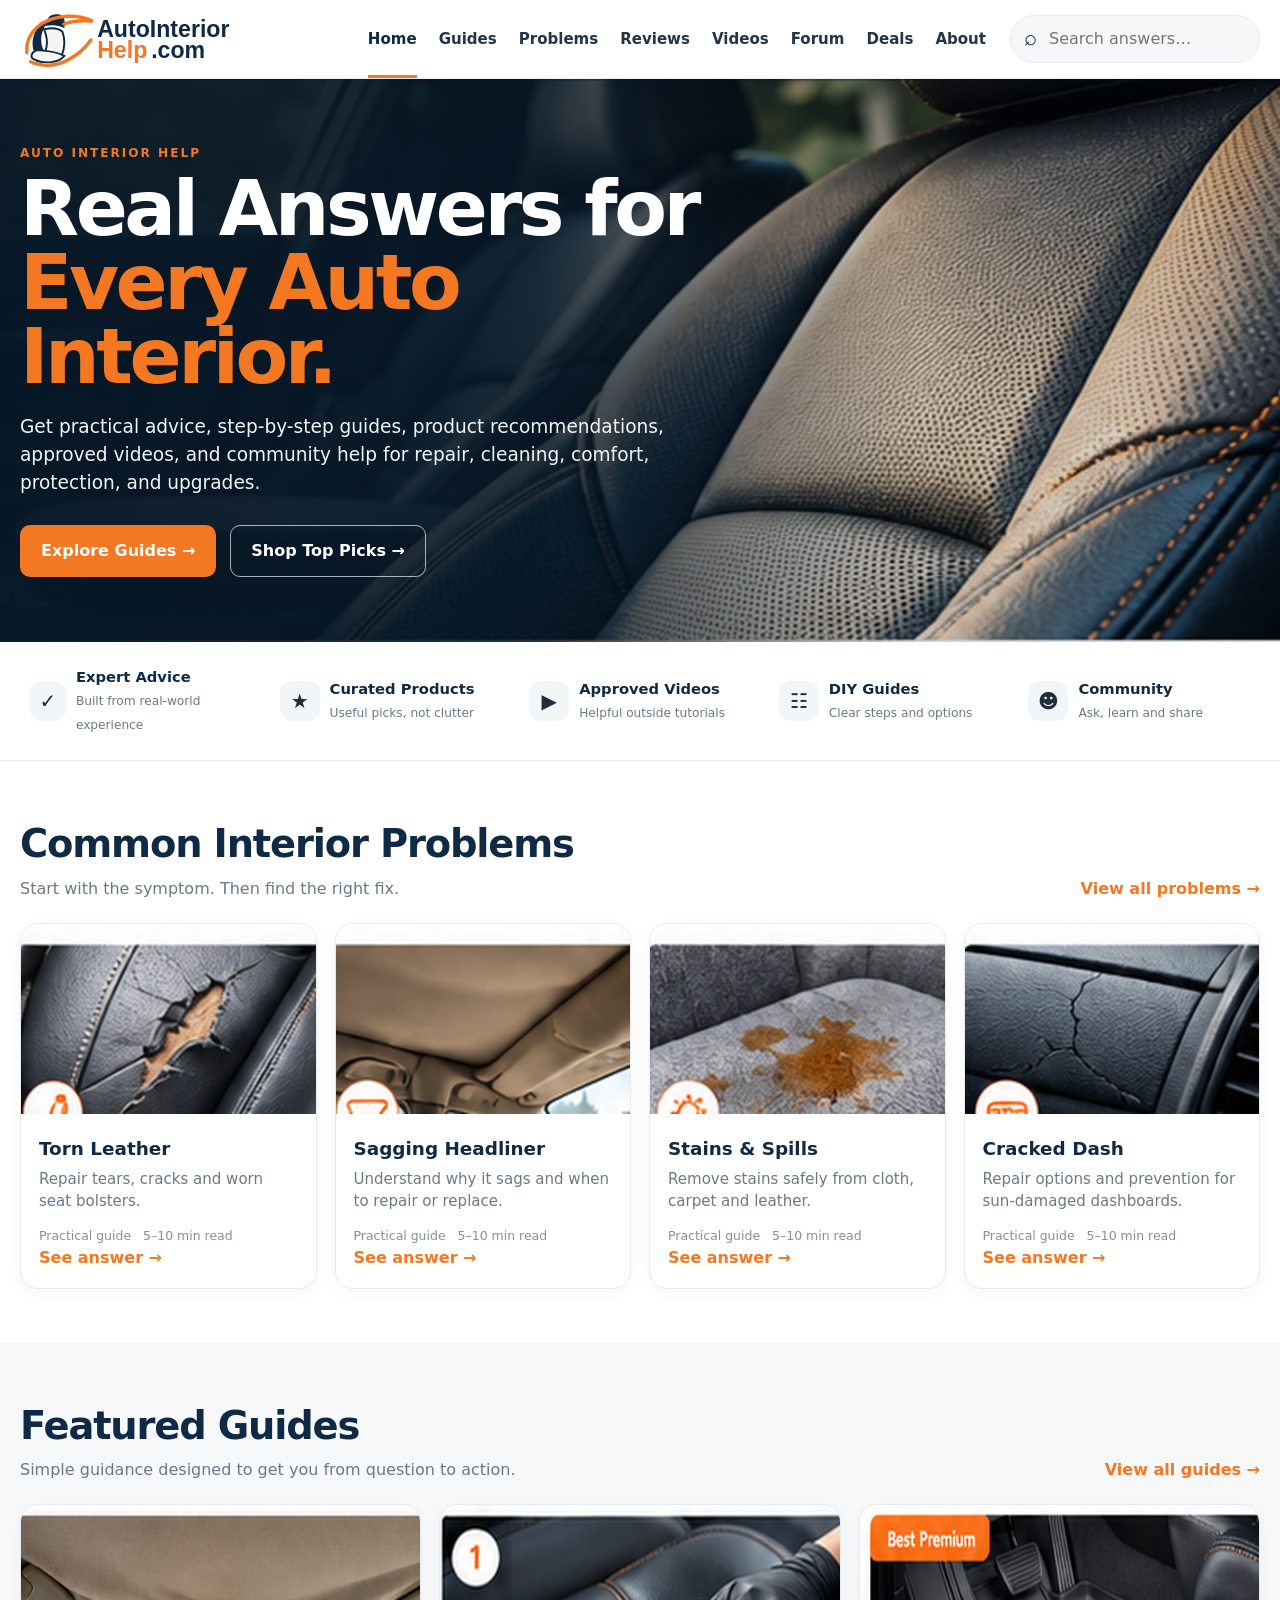
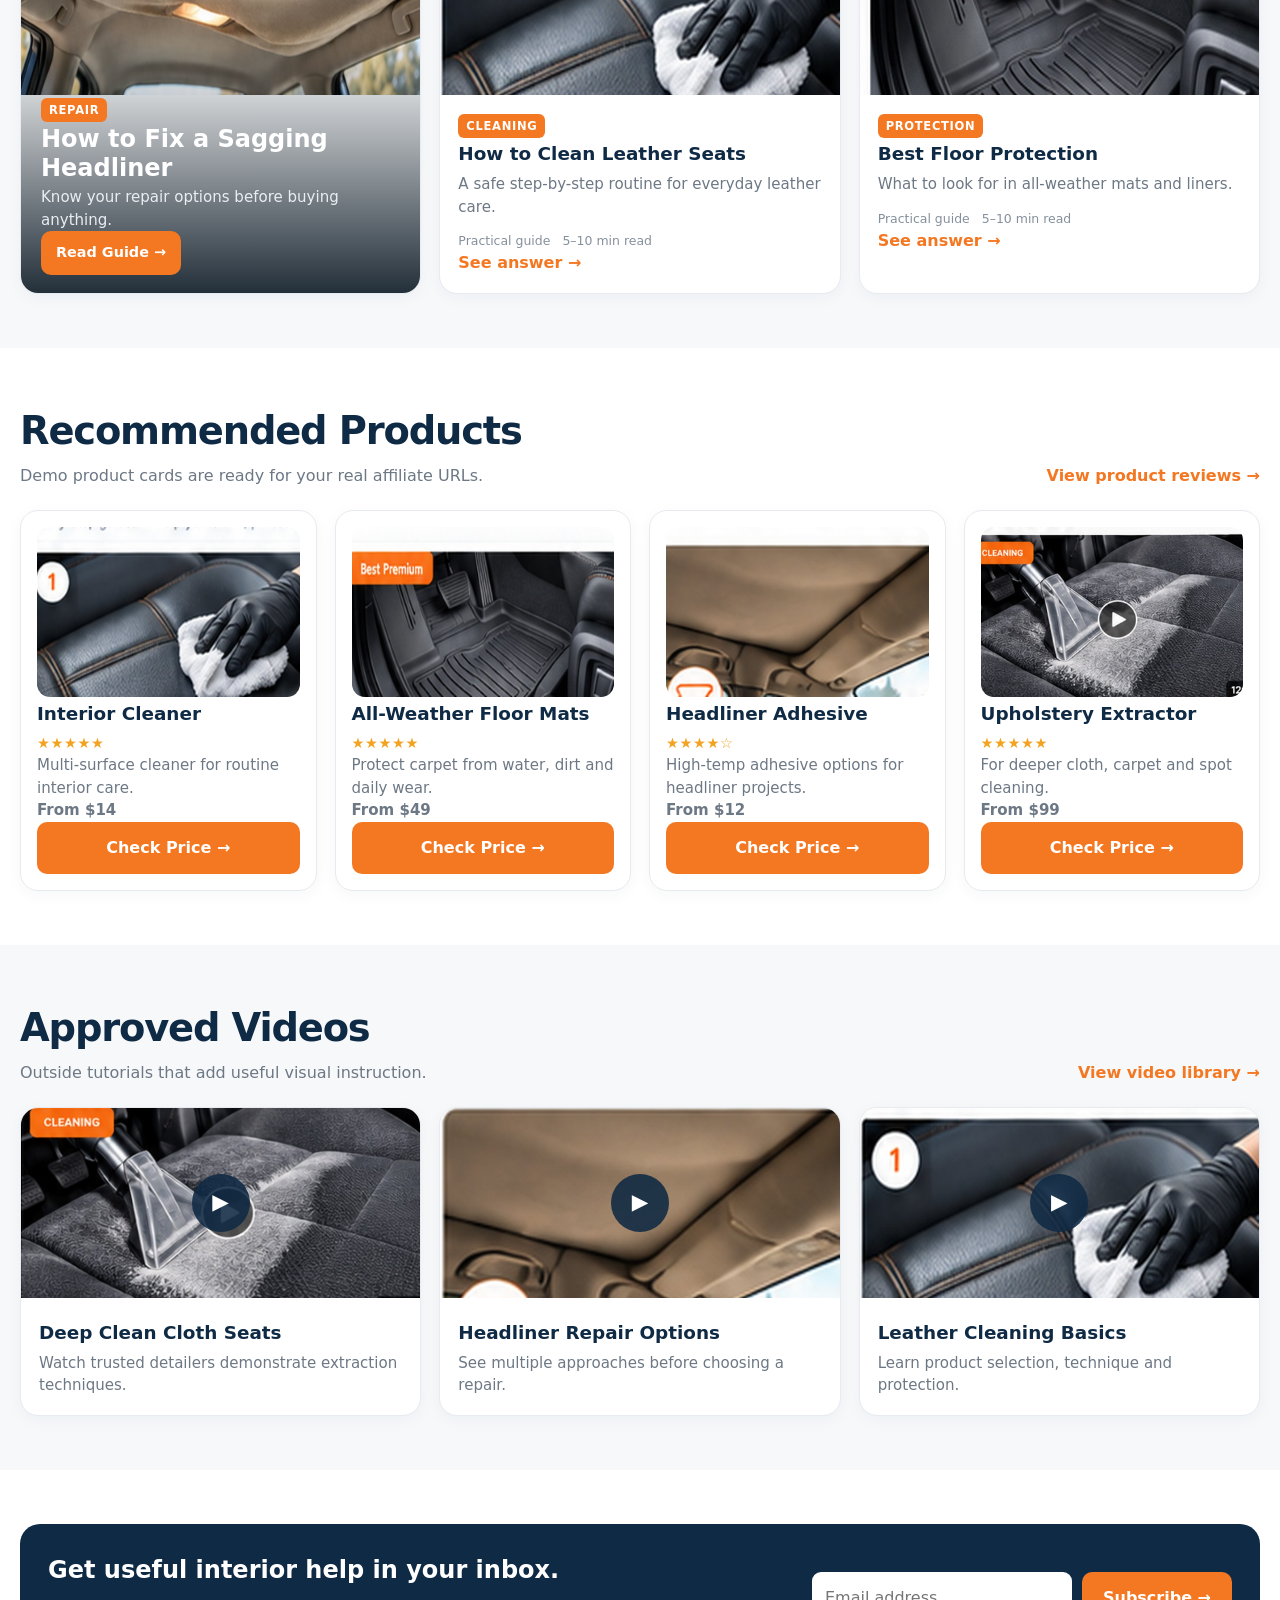
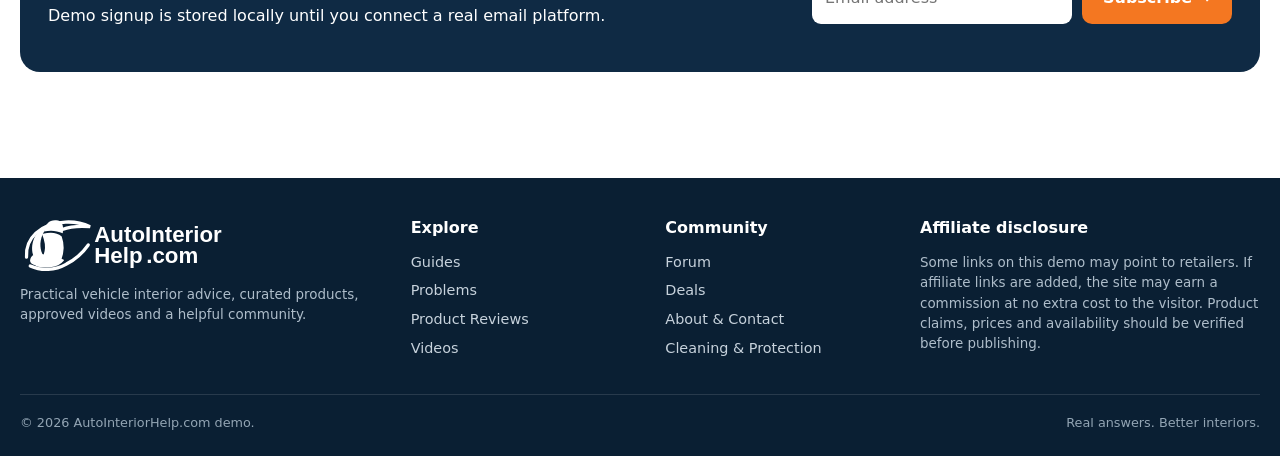
==== index.html @ e63eca98 "Add files via upload" ====
<!doctype html><html lang="en"><head><meta charset="utf-8"><meta name="viewport" content="width=device-width,initial-scale=1"><title>AutoInteriorHelp.com — Real Answers. Better Interiors.</title><meta name="description" content="Practical guides, product recommendations, approved videos and community help for vehicle interiors."><meta name="theme-color" content="#0f2a44"><link rel="icon" href="assets/images/favicon.svg"><link rel="stylesheet" href="assets/css/style.css"></head><body><header class="site-header"><div class="container header-row"><a class="brand" href="index.html"><img src="assets/images/logo.svg" alt="AutoInteriorHelp.com"></a><button class="menu-btn" aria-label="Open menu">☰</button><nav class="nav"><a class="active" href="index.html">Home</a><a class="" href="guides.html">Guides</a><a class="" href="problems.html">Problems</a><a class="" href="reviews.html">Reviews</a><a class="" href="videos.html">Videos</a><a class="" href="forum.html">Forum</a><a class="" href="deals.html">Deals</a><a class="" href="about.html">About</a></nav><div class="header-search"><input aria-label="Search" placeholder="Search answers…"><div class="search-results"></div></div></div></header><section class="hero"><div class="container"><div class="hero-copy"><div class="eyebrow">AUTO INTERIOR HELP</div><h1>Real Answers for <span class="orange">Every Auto Interior.</span></h1><p>Get practical advice, step-by-step guides, product recommendations, approved videos, and community help for repair, cleaning, comfort, protection, and upgrades.</p><div class="actions"><a class="btn btn-primary" href="guides.html">Explore Guides →</a><a class="btn btn-outline" href="reviews.html">Shop Top Picks →</a></div></div></div></section><div class="trustbar"><div class="container trust-grid"><div class="trust-item"><div class="trust-icon">✓</div><div><strong>Expert Advice</strong><span>Built from real-world experience</span></div></div><div class="trust-item"><div class="trust-icon">★</div><div><strong>Curated Products</strong><span>Useful picks, not clutter</span></div></div><div class="trust-item"><div class="trust-icon">▶</div><div><strong>Approved Videos</strong><span>Helpful outside tutorials</span></div></div><div class="trust-item"><div class="trust-icon">☷</div><div><strong>DIY Guides</strong><span>Clear steps and options</span></div></div><div class="trust-item"><div class="trust-icon">☻</div><div><strong>Community</strong><span>Ask, learn and share</span></div></div></div></div>
<section class="section"><div class="container"><div class="section-head"><div><h2>Common Interior Problems</h2><p>Start with the symptom. Then find the right fix.</p></div><a class="link-arrow" href="problems.html">View all problems →</a></div><div class="grid grid-4"><article class="card" data-category="leather"><img class="card-img" src="assets/images/torn-leather.jpg" alt="Torn Leather"><div class="card-body"><h3>Torn Leather</h3><p>Repair tears, cracks and worn seat bolsters.</p><div class="meta"><span>Practical guide</span><span>5–10 min read</span></div><a class="link-arrow" href="problems.html#leather">See answer →</a></div></article><article class="card" data-category="headliner"><img class="card-img" src="assets/images/headliner-card.jpg" alt="Sagging Headliner"><div class="card-body"><h3>Sagging Headliner</h3><p>Understand why it sags and when to repair or replace.</p><div class="meta"><span>Practical guide</span><span>5–10 min read</span></div><a class="link-arrow" href="headliner-guide.html">See answer →</a></div></article><article class="card" data-category="stains"><img class="card-img" src="assets/images/stain.jpg" alt="Stains & Spills"><div class="card-body"><h3>Stains & Spills</h3><p>Remove stains safely from cloth, carpet and leather.</p><div class="meta"><span>Practical guide</span><span>5–10 min read</span></div><a class="link-arrow" href="cleaning.html#stains">See answer →</a></div></article><article class="card" data-category="dash"><img class="card-img" src="assets/images/cracked-dash.jpg" alt="Cracked Dash"><div class="card-body"><h3>Cracked Dash</h3><p>Repair options and prevention for sun-damaged dashboards.</p><div class="meta"><span>Practical guide</span><span>5–10 min read</span></div><a class="link-arrow" href="problems.html#dash">See answer →</a></div></article></div></div></section>
<section class="section soft"><div class="container"><div class="section-head"><div><h2>Featured Guides</h2><p>Simple guidance designed to get you from question to action.</p></div><a class="link-arrow" href="guides.html">View all guides →</a></div><div class="grid grid-3"><article class="card card-overlay"><img class="card-img" src="assets/images/headliner-hero.jpg" alt="Sagging headliner"><div class="overlay-copy"><span class="tag">Repair</span><h3>How to Fix a Sagging Headliner</h3><p>Know your repair options before buying anything.</p><a class="btn btn-primary btn-small" href="headliner-guide.html">Read Guide →</a></div></article><article class="card" data-category="cleaning"><img class="card-img" src="assets/images/clean-leather.jpg" alt="How to Clean Leather Seats"><div class="card-body"><span class="tag">Cleaning</span><h3>How to Clean Leather Seats</h3><p>A safe step-by-step routine for everyday leather care.</p><div class="meta"><span>Practical guide</span><span>5–10 min read</span></div><a class="link-arrow" href="cleaning.html">See answer →</a></div></article><article class="card" data-category="protection"><img class="card-img" src="assets/images/floor-mats.jpg" alt="Best Floor Protection"><div class="card-body"><span class="tag">Protection</span><h3>Best Floor Protection</h3><p>What to look for in all-weather mats and liners.</p><div class="meta"><span>Practical guide</span><span>5–10 min read</span></div><a class="link-arrow" href="reviews.html">See answer →</a></div></article></div></div></section>
<section class="section"><div class="container"><div class="section-head"><div><h2>Recommended Products</h2><p>Demo product cards are ready for your real affiliate URLs.</p></div><a class="link-arrow" href="reviews.html">View product reviews →</a></div><div class="grid grid-4">
<div class="card product-card"><div class="product-thumb"><img src="assets/images/clean-leather.jpg" alt="Interior cleaner"></div><h3>Interior Cleaner</h3><div class="stars">★★★★★</div><p>Multi-surface cleaner for routine interior care.</p><p class="price">From $14</p><a data-affiliate="Interior Cleaner" class="btn btn-primary" target="_blank" rel="nofollow sponsored noopener" href="https://www.amazon.com/s?k=car+interior+cleaner">Check Price →</a></div>
<div class="card product-card"><div class="product-thumb"><img src="assets/images/floor-mats.jpg" alt="Floor mats"></div><h3>All-Weather Floor Mats</h3><div class="stars">★★★★★</div><p>Protect carpet from water, dirt and daily wear.</p><p class="price">From $49</p><a data-affiliate="Floor Mats" class="btn btn-primary" target="_blank" rel="nofollow sponsored noopener" href="https://www.amazon.com/s?k=all+weather+car+floor+mats">Check Price →</a></div>
<div class="card product-card"><div class="product-thumb"><img src="assets/images/headliner-card.jpg" alt="Headliner adhesive"></div><h3>Headliner Adhesive</h3><div class="stars">★★★★☆</div><p>High-temp adhesive options for headliner projects.</p><p class="price">From $12</p><a data-affiliate="Headliner Adhesive" class="btn btn-primary" target="_blank" rel="nofollow sponsored noopener" href="https://www.amazon.com/s?k=headliner+adhesive">Check Price →</a></div>
<div class="card product-card"><div class="product-thumb"><img src="assets/images/extractor.jpg" alt="Upholstery extractor"></div><h3>Upholstery Extractor</h3><div class="stars">★★★★★</div><p>For deeper cloth, carpet and spot cleaning.</p><p class="price">From $99</p><a data-affiliate="Extractor" class="btn btn-primary" target="_blank" rel="nofollow sponsored noopener" href="https://www.amazon.com/s?k=portable+carpet+upholstery+cleaner">Check Price →</a></div>
</div></div></section>
<section class="section soft"><div class="container"><div class="section-head"><div><h2>Approved Videos</h2><p>Outside tutorials that add useful visual instruction.</p></div><a class="link-arrow" href="videos.html">View video library →</a></div><div class="grid grid-3"><a class="card video-card" target="_blank" rel="noopener" href="https://www.youtube.com/results?search_query=car+interior+deep+clean"><div class="thumb"><img src="assets/images/extractor.jpg" alt="Car interior deep cleaning"><span class="play">▶</span></div><div class="card-body"><h3>Deep Clean Cloth Seats</h3><p>Watch trusted detailers demonstrate extraction techniques.</p></div></a><a class="card video-card" target="_blank" rel="noopener" href="https://www.youtube.com/results?search_query=sagging+headliner+repair"><div class="thumb"><img src="assets/images/headliner-card.jpg" alt="Headliner repair"><span class="play">▶</span></div><div class="card-body"><h3>Headliner Repair Options</h3><p>See multiple approaches before choosing a repair.</p></div></a><a class="card video-card" target="_blank" rel="noopener" href="https://www.youtube.com/results?search_query=clean+leather+car+seats"><div class="thumb"><img src="assets/images/clean-leather.jpg" alt="Leather cleaning"><span class="play">▶</span></div><div class="card-body"><h3>Leather Cleaning Basics</h3><p>Learn product selection, technique and protection.</p></div></a></div></div></section>
<section class="section"><div class="container"><div class="newsletter"><div><h3>Get useful interior help in your inbox.</h3><p>Demo signup is stored locally until you connect a real email platform.</p></div><form class="newsletter-form"><input type="email" required placeholder="Email address"><button class="btn btn-primary">Subscribe →</button></form></div></div></section><footer class="site-footer"><div class="container"><div class="footer-grid"><div><img class="footer-logo" src="assets/images/logo.svg" alt="AutoInteriorHelp.com"><p>Practical vehicle interior advice, curated products, approved videos and a helpful community.</p></div><div><h4>Explore</h4><a href="guides.html">Guides</a><a href="problems.html">Problems</a><a href="reviews.html">Product Reviews</a><a href="videos.html">Videos</a></div><div><h4>Community</h4><a href="forum.html">Forum</a><a href="deals.html">Deals</a><a href="about.html">About & Contact</a><a href="cleaning.html">Cleaning & Protection</a></div><div><h4>Affiliate disclosure</h4><p>Some links on this demo may point to retailers. If affiliate links are added, the site may earn a commission at no extra cost to the visitor. Product claims, prices and availability should be verified before publishing.</p></div></div><div class="footer-bottom"><span>© 2026 AutoInteriorHelp.com demo.</span><span>Real answers. Better interiors.</span></div></div></footer><div class="toast" aria-live="polite"></div><script src="assets/js/site.js"></script></body></html>
---- assets/css/style.css ----
:root{--navy:#0f2a44;--navy2:#0a1f33;--orange:#f47721;--orange2:#dc6717;--cream:#f7f5f2;--ink:#1f2d3d;--muted:#6d7885;--line:#e7eaee;--card:#fff;--soft:#f6f8fa;--shadow:0 14px 36px rgba(15,42,68,.10);--radius:18px;--max:1240px}
*{box-sizing:border-box}html{scroll-behavior:smooth}body{margin:0;font-family:Inter,ui-sans-serif,system-ui,-apple-system,BlinkMacSystemFont,"Segoe UI",sans-serif;color:var(--ink);background:#fff;line-height:1.5}img{max-width:100%;display:block}a{color:inherit;text-decoration:none}button,input,textarea,select{font:inherit}.container{width:min(var(--max),calc(100% - 36px));margin:auto}.eyebrow{font-size:.76rem;letter-spacing:.16em;text-transform:uppercase;font-weight:800;color:var(--orange)}.muted{color:var(--muted)}.orange{color:var(--orange)}
.site-header{position:sticky;top:0;z-index:50;background:rgba(255,255,255,.96);backdrop-filter:blur(12px);border-bottom:1px solid rgba(15,42,68,.08)}.header-row{height:78px;display:flex;align-items:center;gap:24px}.brand img{width:270px;max-width:34vw}.nav{display:flex;gap:22px;align-items:center;margin-left:auto}.nav a{font-size:.94rem;font-weight:700;color:#243447;padding:28px 0 24px;border-bottom:3px solid transparent}.nav a.active,.nav a:hover{color:var(--navy);border-color:var(--orange)}.header-search{width:250px;position:relative}.header-search input{width:100%;border:1px solid var(--line);background:#f5f7f9;border-radius:999px;padding:11px 16px 11px 38px;outline:none}.header-search:before{content:'⌕';position:absolute;left:14px;top:7px;font-size:1.35rem;color:var(--navy)}.menu-btn{display:none;border:0;background:none;font-size:1.7rem;color:var(--navy)}
.hero{position:relative;color:#fff;min-height:500px;display:grid;align-items:center;overflow:hidden;background:linear-gradient(90deg,rgba(6,23,38,.98) 0%,rgba(6,23,38,.88) 42%,rgba(6,23,38,.16) 72%),url('../images/hero.jpg') center/cover no-repeat}.hero.compact{min-height:350px}.hero .container{position:relative;z-index:2}.hero-copy{max-width:690px;padding:65px 0}.hero h1{font-size:clamp(2.65rem,6vw,5rem);line-height:.96;margin:10px 0 20px;letter-spacing:-.045em}.hero p{font-size:1.16rem;max-width:650px;color:#f2f4f6}.actions{display:flex;gap:14px;flex-wrap:wrap;margin-top:28px}.btn{display:inline-flex;align-items:center;justify-content:center;gap:8px;border-radius:10px;padding:13px 20px;font-weight:800;border:1px solid transparent;cursor:pointer;transition:.2s}.btn:hover{transform:translateY(-1px)}.btn-primary{background:var(--orange);color:#fff}.btn-primary:hover{background:var(--orange2)}.btn-secondary{background:#fff;color:var(--navy)}.btn-outline{background:transparent;border-color:rgba(255,255,255,.65);color:#fff}.btn-small{padding:10px 14px;font-size:.9rem}.pill{display:inline-flex;align-items:center;border-radius:999px;padding:8px 12px;background:#eef3f7;color:var(--navy);font-weight:800;font-size:.82rem}.pill.orange{background:#fff0e6;color:#b9510b}
.trustbar{border-bottom:1px solid var(--line);background:#fff}.trust-grid{display:grid;grid-template-columns:repeat(5,1fr);gap:8px;padding:16px 0}.trust-item{display:flex;align-items:center;gap:10px;padding:8px 10px}.trust-icon{width:40px;height:40px;border-radius:12px;background:#f3f6f8;display:grid;place-items:center;font-size:1.25rem}.trust-item strong{display:block;color:var(--navy);font-size:.92rem}.trust-item span{font-size:.76rem;color:var(--muted)}
.section{padding:54px 0}.section.soft{background:var(--soft)}.section-head{display:flex;align-items:end;justify-content:space-between;gap:20px;margin-bottom:22px}.section-head h2{font-size:clamp(1.7rem,3vw,2.5rem);margin:0;color:var(--navy);letter-spacing:-.03em}.section-head p{margin:4px 0 0;color:var(--muted)}.link-arrow{font-weight:800;color:var(--orange);white-space:nowrap}
.grid{display:grid;gap:18px}.grid-2{grid-template-columns:repeat(2,1fr)}.grid-3{grid-template-columns:repeat(3,1fr)}.grid-4{grid-template-columns:repeat(4,1fr)}.grid-5{grid-template-columns:repeat(5,1fr)}.card{background:#fff;border:1px solid var(--line);border-radius:var(--radius);overflow:hidden;box-shadow:0 4px 16px rgba(15,42,68,.04)}.card:hover{box-shadow:var(--shadow)}.card-img{height:190px;object-fit:cover;width:100%}.card-body{padding:18px}.card h3{margin:6px 0 8px;color:var(--navy);font-size:1.15rem;line-height:1.2}.card p{margin:0;color:var(--muted);font-size:.94rem}.meta{display:flex;gap:12px;flex-wrap:wrap;color:#85909c;font-size:.78rem;margin-top:14px}.tag{font-size:.72rem;text-transform:uppercase;letter-spacing:.06em;background:var(--orange);color:#fff;border-radius:6px;padding:5px 8px;font-weight:800}.card-overlay{position:relative}.card-overlay:after{content:'';position:absolute;inset:0;background:linear-gradient(180deg,transparent 35%,rgba(4,18,30,.88));pointer-events:none}.card-overlay .overlay-copy{position:absolute;z-index:2;left:20px;right:20px;bottom:18px;color:#fff}.overlay-copy h3{color:#fff;font-size:1.5rem;margin:4px 0}.overlay-copy p{color:#e9eef3}.category-card{display:flex;flex-direction:column;align-items:flex-start;padding:20px;min-height:150px}.category-icon{width:46px;height:46px;border-radius:14px;background:#fff0e6;color:var(--orange);display:grid;place-items:center;font-size:1.45rem;margin-bottom:16px}
.search-panel{margin-top:-34px;position:relative;z-index:5}.search-box{background:#fff;border:1px solid var(--line);box-shadow:var(--shadow);border-radius:18px;padding:18px;display:flex;gap:12px}.search-box input{flex:1;border:1px solid var(--line);border-radius:10px;padding:14px 16px;outline:none}.filters{display:flex;flex-wrap:wrap;gap:10px;margin:20px 0}.filter-btn{border:1px solid #dfe4e9;background:#fff;color:var(--navy);padding:10px 15px;border-radius:999px;font-weight:800;cursor:pointer}.filter-btn.active,.filter-btn:hover{background:var(--navy);color:#fff;border-color:var(--navy)}
.product-card{padding:16px;display:flex;flex-direction:column;min-height:100%}.product-thumb{height:170px;background:#f5f7f8;border-radius:13px;display:grid;place-items:center;overflow:hidden}.product-thumb img{width:100%;height:100%;object-fit:cover}.stars{color:#f2a321;font-size:.9rem;letter-spacing:.04em}.price{font-size:1.25rem;font-weight:900;color:var(--navy)}.product-card .btn{margin-top:auto;width:100%}.disclosure{background:#f4f6f8;border:1px solid var(--line);padding:12px 16px;border-radius:10px;color:#5b6672;font-size:.84rem}
.split{display:grid;grid-template-columns:1.5fr .7fr;gap:26px}.sidebar{display:grid;gap:18px;align-content:start}.sidebox{background:#f7f8fa;border:1px solid var(--line);border-radius:16px;padding:18px}.sidebox h3{color:var(--navy);margin:0 0 12px}.toc a{display:block;padding:9px 0;border-bottom:1px solid #e6eaee;font-weight:700;font-size:.92rem}.article{max-width:850px}.article h2{color:var(--navy);font-size:2rem;margin:34px 0 10px}.article h3{color:var(--navy);font-size:1.25rem}.article p,.article li{color:#475666}.article img{border-radius:16px;width:100%;margin:18px 0}.steps{display:grid;grid-template-columns:repeat(4,1fr);gap:12px}.step{background:#fff;border:1px solid var(--line);border-radius:14px;padding:15px}.num{width:32px;height:32px;border-radius:50%;display:grid;place-items:center;background:var(--orange);color:#fff;font-weight:900;margin-bottom:10px}
.video-card .thumb{position:relative;height:190px;overflow:hidden}.video-card .thumb img{width:100%;height:100%;object-fit:cover}.play{position:absolute;inset:0;margin:auto;width:58px;height:58px;border-radius:50%;display:grid;place-items:center;background:rgba(15,42,68,.88);color:#fff;font-size:1.35rem}.forum-row{background:#fff;border:1px solid var(--line);border-radius:14px;padding:18px;display:grid;grid-template-columns:50px 1fr auto;gap:14px;align-items:center;margin-bottom:12px}.avatar{width:46px;height:46px;border-radius:50%;background:var(--navy);color:#fff;display:grid;place-items:center;font-weight:900}.forum-row h3{margin:0;color:var(--navy);font-size:1.02rem}.forum-row p{margin:5px 0 0;color:var(--muted);font-size:.9rem}.forum-stats{font-size:.78rem;color:var(--muted);text-align:right}.forum-form{display:grid;gap:12px}.forum-form input,.forum-form textarea,.contact-form input,.contact-form textarea,.contact-form select{width:100%;border:1px solid var(--line);border-radius:10px;padding:13px 14px;outline:none}.forum-form textarea,.contact-form textarea{min-height:120px;resize:vertical}
.deal-strip{background:var(--navy);color:#fff;padding:20px;border-radius:18px;display:flex;justify-content:space-between;align-items:center;gap:20px}.deal-strip h3{margin:0}.badge{background:#e84f28;color:#fff;padding:6px 9px;border-radius:7px;font-size:.76rem;font-weight:900}.old-price{text-decoration:line-through;color:#9aa3ad;font-size:.85rem}.compare{width:100%;border-collapse:collapse;background:#fff;border-radius:14px;overflow:hidden;border:1px solid var(--line)}.compare th,.compare td{padding:13px;text-align:left;border-bottom:1px solid var(--line);font-size:.9rem}.compare th{background:#f6f8fa;color:var(--navy)}
.about-band{display:grid;grid-template-columns:1fr 1fr;gap:28px;align-items:center}.about-band img{border-radius:20px}.feature-list{display:grid;grid-template-columns:repeat(2,1fr);gap:12px}.feature{background:#fff;border:1px solid var(--line);border-radius:14px;padding:16px}.feature strong{color:var(--navy);display:block;margin-bottom:5px}
.newsletter{background:var(--navy);color:#fff;border-radius:20px;padding:28px;display:flex;align-items:center;justify-content:space-between;gap:20px}.newsletter form{display:flex;gap:10px;min-width:420px}.newsletter input{flex:1;border:0;border-radius:9px;padding:13px}.newsletter h3{margin:0 0 5px;font-size:1.5rem}
.site-footer{background:#0a1f33;color:#d8e0e7;padding:38px 0 24px;margin-top:52px}.footer-grid{display:grid;grid-template-columns:1.6fr 1fr 1fr 1.5fr;gap:28px}.footer-logo{width:260px;filter:brightness(0) invert(1)}.site-footer h4{color:#fff;margin:0 0 12px}.site-footer a{display:block;color:#c7d2dc;margin:7px 0;font-size:.9rem}.site-footer p{font-size:.84rem;color:#aebdca}.footer-bottom{border-top:1px solid rgba(255,255,255,.12);margin-top:26px;padding-top:18px;font-size:.8rem;color:#93a5b4;display:flex;justify-content:space-between;gap:14px;flex-wrap:wrap}
.toast{position:fixed;left:50%;bottom:28px;transform:translateX(-50%) translateY(20px);background:#0f2a44;color:#fff;padding:12px 18px;border-radius:999px;opacity:0;pointer-events:none;transition:.25s;z-index:100}.toast.show{opacity:1;transform:translateX(-50%) translateY(0)}
.search-results{display:none;position:absolute;top:52px;left:0;right:0;background:#fff;border:1px solid var(--line);border-radius:14px;box-shadow:var(--shadow);padding:8px;max-height:370px;overflow:auto}.header-search:focus-within .search-results,.search-results.show{display:block}.search-result{display:block;padding:10px;border-radius:10px}.search-result:hover{background:#f4f7f9}.search-result strong{display:block;color:var(--navy);font-size:.9rem}.search-result small{color:var(--muted)}
@media(max-width:980px){.menu-btn{display:block;margin-left:auto}.nav{display:none;position:absolute;top:78px;left:0;right:0;background:#fff;padding:12px 24px 22px;flex-direction:column;align-items:stretch;border-bottom:1px solid var(--line)}.nav.open{display:flex}.nav a{padding:9px 0;border:0}.header-search{display:none}.brand img{max-width:none;width:235px}.trust-grid{grid-template-columns:repeat(2,1fr)}.grid-5,.grid-4{grid-template-columns:repeat(2,1fr)}.grid-3{grid-template-columns:repeat(2,1fr)}.split{grid-template-columns:1fr}.sidebar{grid-template-columns:repeat(2,1fr)}.footer-grid{grid-template-columns:repeat(2,1fr)}.newsletter{align-items:flex-start;flex-direction:column}.newsletter form{min-width:0;width:100%}.steps{grid-template-columns:repeat(2,1fr)}}
@media(max-width:640px){.container{width:min(100% - 24px,var(--max))}.header-row{height:68px}.brand img{width:210px}.nav{top:68px}.hero{min-height:520px;background:linear-gradient(180deg,rgba(6,23,38,.88),rgba(6,23,38,.95)),url('../images/hero.jpg') 65% center/cover no-repeat}.hero.compact{min-height:380px}.hero-copy{padding:48px 0}.hero h1{font-size:3rem}.hero p{font-size:1rem}.actions .btn{width:100%}.trust-grid{grid-template-columns:1fr 1fr}.trust-item{align-items:flex-start}.section{padding:40px 0}.section-head{align-items:flex-start;flex-direction:column}.grid-5,.grid-4,.grid-3,.grid-2{grid-template-columns:1fr}.card-img{height:210px}.search-box{flex-direction:column}.sidebar{grid-template-columns:1fr}.steps{grid-template-columns:1fr}.about-band{grid-template-columns:1fr}.feature-list{grid-template-columns:1fr}.newsletter form{flex-direction:column}.footer-grid{grid-template-columns:1fr}.forum-row{grid-template-columns:42px 1fr}.forum-stats{grid-column:2;text-align:left}.compare{display:block;overflow-x:auto}.deal-strip{align-items:flex-start;flex-direction:column}.footer-logo{width:230px}}
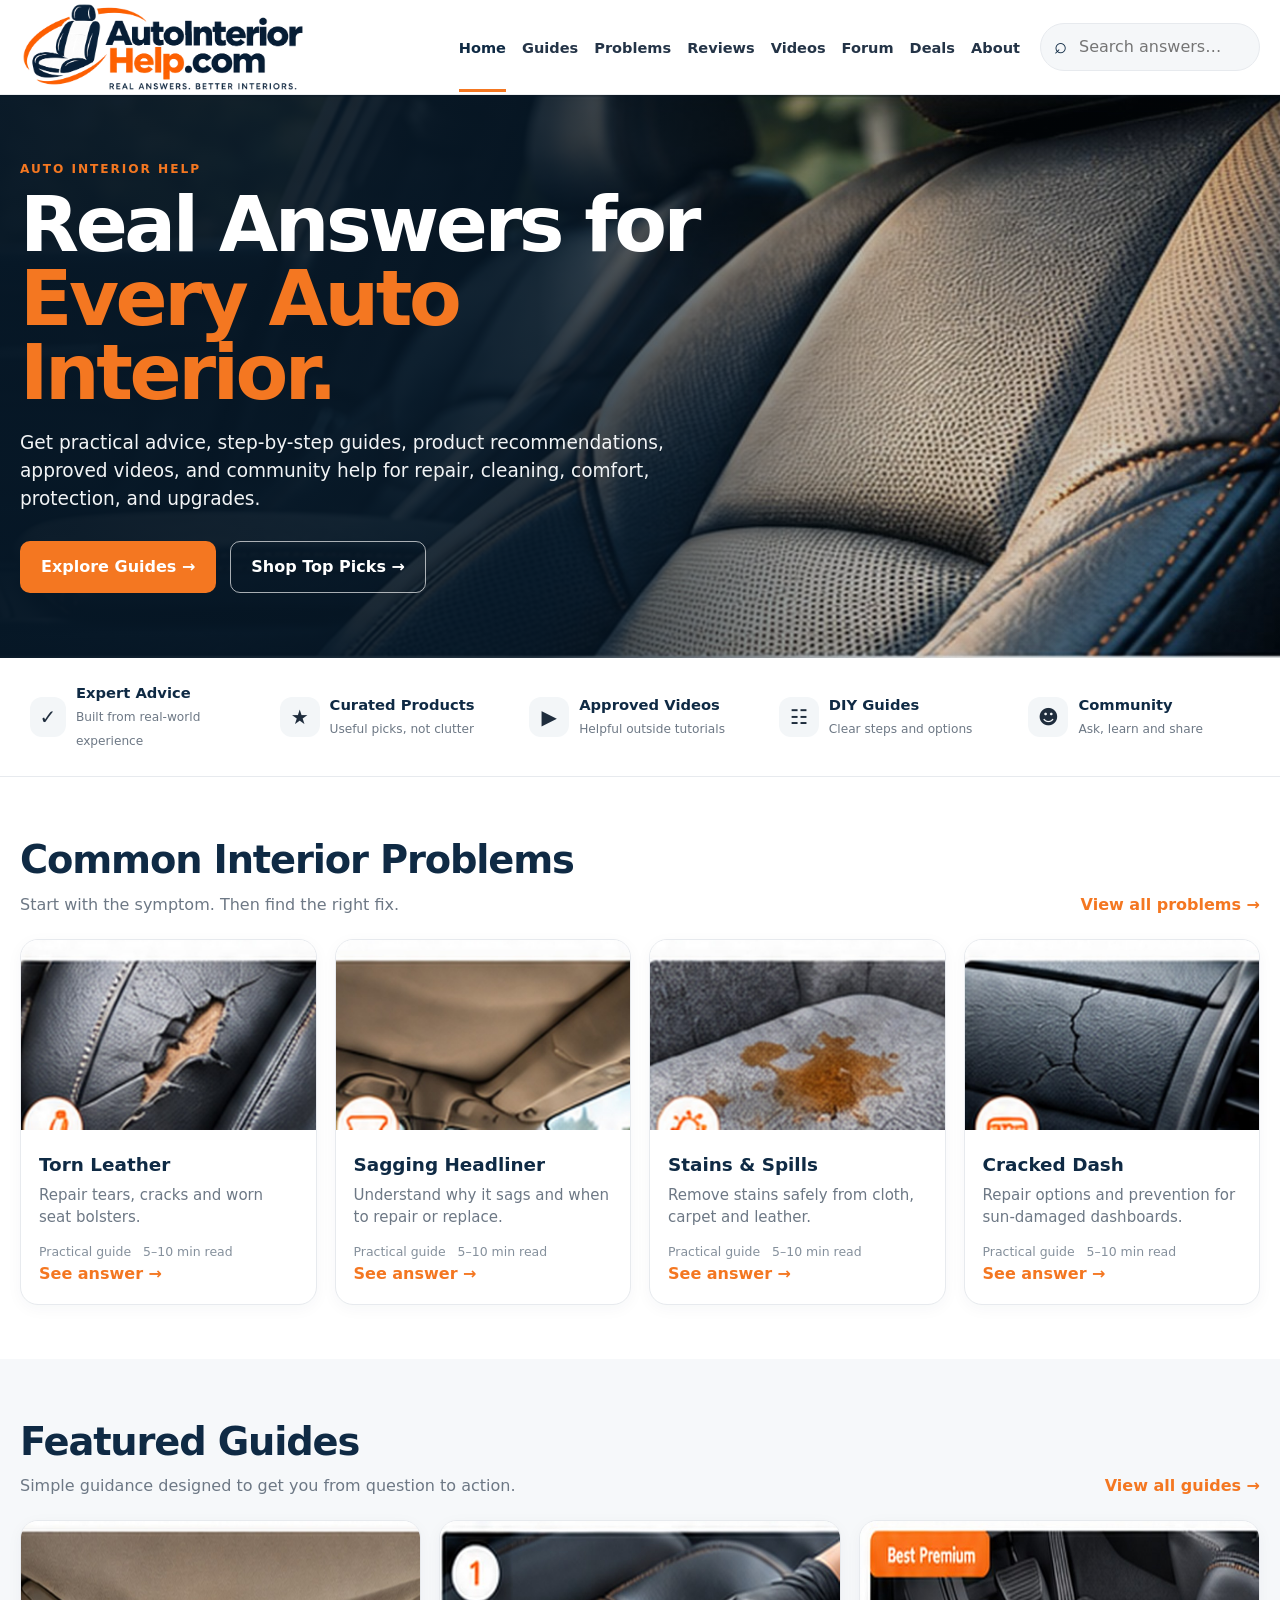
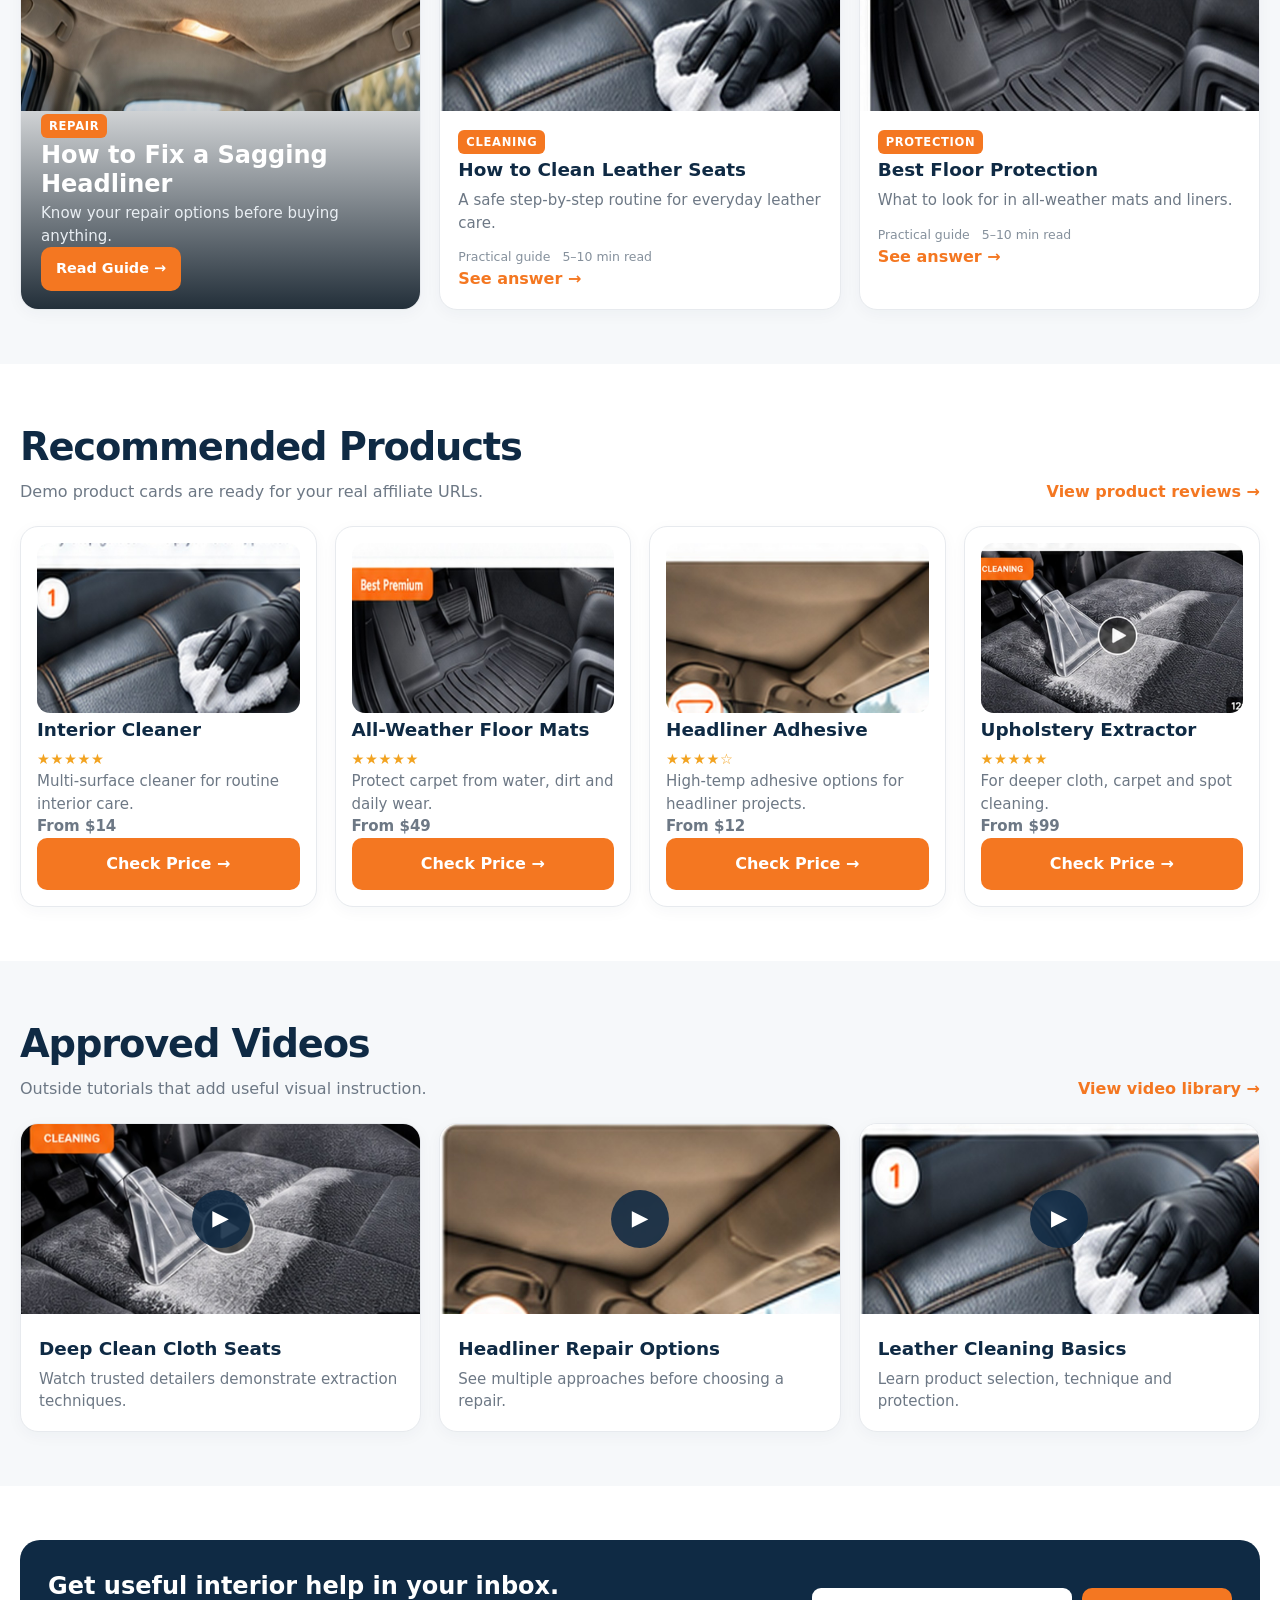
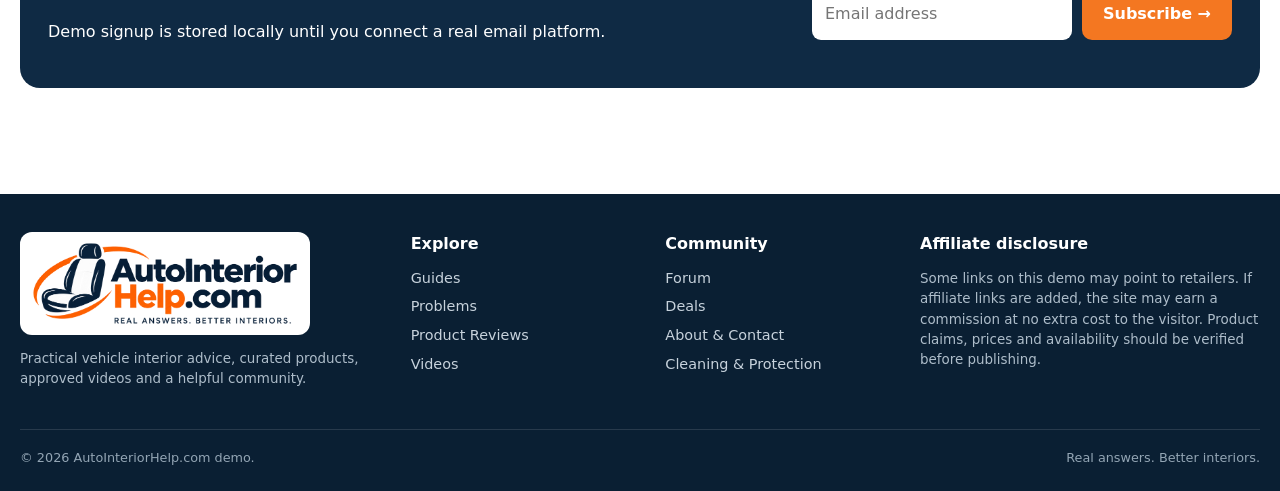
==== commit 626388e6: "Add files via upload" ====
--- a/index.html
+++ b/index.html
@@ -1,4 +1,4 @@
-<!doctype html><html lang="en"><head><meta charset="utf-8"><meta name="viewport" content="width=device-width,initial-scale=1"><title>AutoInteriorHelp.com — Real Answers. Better Interiors.</title><meta name="description" content="Practical guides, product recommendations, approved videos and community help for vehicle interiors."><meta name="theme-color" content="#0f2a44"><link rel="icon" href="assets/images/favicon.svg"><link rel="stylesheet" href="assets/css/style.css"></head><body><header class="site-header"><div class="container header-row"><a class="brand" href="index.html"><img src="assets/images/logo.svg" alt="AutoInteriorHelp.com"></a><button class="menu-btn" aria-label="Open menu">☰</button><nav class="nav"><a class="active" href="index.html">Home</a><a class="" href="guides.html">Guides</a><a class="" href="problems.html">Problems</a><a class="" href="reviews.html">Reviews</a><a class="" href="videos.html">Videos</a><a class="" href="forum.html">Forum</a><a class="" href="deals.html">Deals</a><a class="" href="about.html">About</a></nav><div class="header-search"><input aria-label="Search" placeholder="Search answers…"><div class="search-results"></div></div></div></header><section class="hero"><div class="container"><div class="hero-copy"><div class="eyebrow">AUTO INTERIOR HELP</div><h1>Real Answers for <span class="orange">Every Auto Interior.</span></h1><p>Get practical advice, step-by-step guides, product recommendations, approved videos, and community help for repair, cleaning, comfort, protection, and upgrades.</p><div class="actions"><a class="btn btn-primary" href="guides.html">Explore Guides →</a><a class="btn btn-outline" href="reviews.html">Shop Top Picks →</a></div></div></div></section><div class="trustbar"><div class="container trust-grid"><div class="trust-item"><div class="trust-icon">✓</div><div><strong>Expert Advice</strong><span>Built from real-world experience</span></div></div><div class="trust-item"><div class="trust-icon">★</div><div><strong>Curated Products</strong><span>Useful picks, not clutter</span></div></div><div class="trust-item"><div class="trust-icon">▶</div><div><strong>Approved Videos</strong><span>Helpful outside tutorials</span></div></div><div class="trust-item"><div class="trust-icon">☷</div><div><strong>DIY Guides</strong><span>Clear steps and options</span></div></div><div class="trust-item"><div class="trust-icon">☻</div><div><strong>Community</strong><span>Ask, learn and share</span></div></div></div></div>
+<!doctype html><html lang="en"><head><meta charset="utf-8"><meta name="viewport" content="width=device-width,initial-scale=1"><title>AutoInteriorHelp.com — Real Answers. Better Interiors.</title><meta name="description" content="Practical guides, product recommendations, approved videos and community help for vehicle interiors."><meta name="theme-color" content="#0f2a44"><link rel="icon" href="assets/images/favicon.png"><link rel="stylesheet" href="assets/css/style.css"></head><body><header class="site-header"><div class="container header-row"><a class="brand" href="index.html"><img src="assets/images/logo-header.png" alt="AutoInteriorHelp.com"></a><button class="menu-btn" aria-label="Open menu">☰</button><nav class="nav"><a class="active" href="index.html">Home</a><a class="" href="guides.html">Guides</a><a class="" href="problems.html">Problems</a><a class="" href="reviews.html">Reviews</a><a class="" href="videos.html">Videos</a><a class="" href="forum.html">Forum</a><a class="" href="deals.html">Deals</a><a class="" href="about.html">About</a></nav><div class="header-search"><input aria-label="Search" placeholder="Search answers…"><div class="search-results"></div></div></div></header><section class="hero"><div class="container"><div class="hero-copy"><div class="eyebrow">AUTO INTERIOR HELP</div><h1>Real Answers for <span class="orange">Every Auto Interior.</span></h1><p>Get practical advice, step-by-step guides, product recommendations, approved videos, and community help for repair, cleaning, comfort, protection, and upgrades.</p><div class="actions"><a class="btn btn-primary" href="guides.html">Explore Guides →</a><a class="btn btn-outline" href="reviews.html">Shop Top Picks →</a></div></div></div></section><div class="trustbar"><div class="container trust-grid"><div class="trust-item"><div class="trust-icon">✓</div><div><strong>Expert Advice</strong><span>Built from real-world experience</span></div></div><div class="trust-item"><div class="trust-icon">★</div><div><strong>Curated Products</strong><span>Useful picks, not clutter</span></div></div><div class="trust-item"><div class="trust-icon">▶</div><div><strong>Approved Videos</strong><span>Helpful outside tutorials</span></div></div><div class="trust-item"><div class="trust-icon">☷</div><div><strong>DIY Guides</strong><span>Clear steps and options</span></div></div><div class="trust-item"><div class="trust-icon">☻</div><div><strong>Community</strong><span>Ask, learn and share</span></div></div></div></div>
 <section class="section"><div class="container"><div class="section-head"><div><h2>Common Interior Problems</h2><p>Start with the symptom. Then find the right fix.</p></div><a class="link-arrow" href="problems.html">View all problems →</a></div><div class="grid grid-4"><article class="card" data-category="leather"><img class="card-img" src="assets/images/torn-leather.jpg" alt="Torn Leather"><div class="card-body"><h3>Torn Leather</h3><p>Repair tears, cracks and worn seat bolsters.</p><div class="meta"><span>Practical guide</span><span>5–10 min read</span></div><a class="link-arrow" href="problems.html#leather">See answer →</a></div></article><article class="card" data-category="headliner"><img class="card-img" src="assets/images/headliner-card.jpg" alt="Sagging Headliner"><div class="card-body"><h3>Sagging Headliner</h3><p>Understand why it sags and when to repair or replace.</p><div class="meta"><span>Practical guide</span><span>5–10 min read</span></div><a class="link-arrow" href="headliner-guide.html">See answer →</a></div></article><article class="card" data-category="stains"><img class="card-img" src="assets/images/stain.jpg" alt="Stains & Spills"><div class="card-body"><h3>Stains & Spills</h3><p>Remove stains safely from cloth, carpet and leather.</p><div class="meta"><span>Practical guide</span><span>5–10 min read</span></div><a class="link-arrow" href="cleaning.html#stains">See answer →</a></div></article><article class="card" data-category="dash"><img class="card-img" src="assets/images/cracked-dash.jpg" alt="Cracked Dash"><div class="card-body"><h3>Cracked Dash</h3><p>Repair options and prevention for sun-damaged dashboards.</p><div class="meta"><span>Practical guide</span><span>5–10 min read</span></div><a class="link-arrow" href="problems.html#dash">See answer →</a></div></article></div></div></section>
 <section class="section soft"><div class="container"><div class="section-head"><div><h2>Featured Guides</h2><p>Simple guidance designed to get you from question to action.</p></div><a class="link-arrow" href="guides.html">View all guides →</a></div><div class="grid grid-3"><article class="card card-overlay"><img class="card-img" src="assets/images/headliner-hero.jpg" alt="Sagging headliner"><div class="overlay-copy"><span class="tag">Repair</span><h3>How to Fix a Sagging Headliner</h3><p>Know your repair options before buying anything.</p><a class="btn btn-primary btn-small" href="headliner-guide.html">Read Guide →</a></div></article><article class="card" data-category="cleaning"><img class="card-img" src="assets/images/clean-leather.jpg" alt="How to Clean Leather Seats"><div class="card-body"><span class="tag">Cleaning</span><h3>How to Clean Leather Seats</h3><p>A safe step-by-step routine for everyday leather care.</p><div class="meta"><span>Practical guide</span><span>5–10 min read</span></div><a class="link-arrow" href="cleaning.html">See answer →</a></div></article><article class="card" data-category="protection"><img class="card-img" src="assets/images/floor-mats.jpg" alt="Best Floor Protection"><div class="card-body"><span class="tag">Protection</span><h3>Best Floor Protection</h3><p>What to look for in all-weather mats and liners.</p><div class="meta"><span>Practical guide</span><span>5–10 min read</span></div><a class="link-arrow" href="reviews.html">See answer →</a></div></article></div></div></section>
 <section class="section"><div class="container"><div class="section-head"><div><h2>Recommended Products</h2><p>Demo product cards are ready for your real affiliate URLs.</p></div><a class="link-arrow" href="reviews.html">View product reviews →</a></div><div class="grid grid-4">
@@ -8,4 +8,4 @@
 <div class="card product-card"><div class="product-thumb"><img src="assets/images/extractor.jpg" alt="Upholstery extractor"></div><h3>Upholstery Extractor</h3><div class="stars">★★★★★</div><p>For deeper cloth, carpet and spot cleaning.</p><p class="price">From $99</p><a data-affiliate="Extractor" class="btn btn-primary" target="_blank" rel="nofollow sponsored noopener" href="https://www.amazon.com/s?k=portable+carpet+upholstery+cleaner">Check Price →</a></div>
 </div></div></section>
 <section class="section soft"><div class="container"><div class="section-head"><div><h2>Approved Videos</h2><p>Outside tutorials that add useful visual instruction.</p></div><a class="link-arrow" href="videos.html">View video library →</a></div><div class="grid grid-3"><a class="card video-card" target="_blank" rel="noopener" href="https://www.youtube.com/results?search_query=car+interior+deep+clean"><div class="thumb"><img src="assets/images/extractor.jpg" alt="Car interior deep cleaning"><span class="play">▶</span></div><div class="card-body"><h3>Deep Clean Cloth Seats</h3><p>Watch trusted detailers demonstrate extraction techniques.</p></div></a><a class="card video-card" target="_blank" rel="noopener" href="https://www.youtube.com/results?search_query=sagging+headliner+repair"><div class="thumb"><img src="assets/images/headliner-card.jpg" alt="Headliner repair"><span class="play">▶</span></div><div class="card-body"><h3>Headliner Repair Options</h3><p>See multiple approaches before choosing a repair.</p></div></a><a class="card video-card" target="_blank" rel="noopener" href="https://www.youtube.com/results?search_query=clean+leather+car+seats"><div class="thumb"><img src="assets/images/clean-leather.jpg" alt="Leather cleaning"><span class="play">▶</span></div><div class="card-body"><h3>Leather Cleaning Basics</h3><p>Learn product selection, technique and protection.</p></div></a></div></div></section>
-<section class="section"><div class="container"><div class="newsletter"><div><h3>Get useful interior help in your inbox.</h3><p>Demo signup is stored locally until you connect a real email platform.</p></div><form class="newsletter-form"><input type="email" required placeholder="Email address"><button class="btn btn-primary">Subscribe →</button></form></div></div></section><footer class="site-footer"><div class="container"><div class="footer-grid"><div><img class="footer-logo" src="assets/images/logo.svg" alt="AutoInteriorHelp.com"><p>Practical vehicle interior advice, curated products, approved videos and a helpful community.</p></div><div><h4>Explore</h4><a href="guides.html">Guides</a><a href="problems.html">Problems</a><a href="reviews.html">Product Reviews</a><a href="videos.html">Videos</a></div><div><h4>Community</h4><a href="forum.html">Forum</a><a href="deals.html">Deals</a><a href="about.html">About & Contact</a><a href="cleaning.html">Cleaning & Protection</a></div><div><h4>Affiliate disclosure</h4><p>Some links on this demo may point to retailers. If affiliate links are added, the site may earn a commission at no extra cost to the visitor. Product claims, prices and availability should be verified before publishing.</p></div></div><div class="footer-bottom"><span>© 2026 AutoInteriorHelp.com demo.</span><span>Real answers. Better interiors.</span></div></div></footer><div class="toast" aria-live="polite"></div><script src="assets/js/site.js"></script></body></html>+<section class="section"><div class="container"><div class="newsletter"><div><h3>Get useful interior help in your inbox.</h3><p>Demo signup is stored locally until you connect a real email platform.</p></div><form class="newsletter-form"><input type="email" required placeholder="Email address"><button class="btn btn-primary">Subscribe →</button></form></div></div></section><footer class="site-footer"><div class="container"><div class="footer-grid"><div><img class="footer-logo" src="assets/images/logo-header.png" alt="AutoInteriorHelp.com"><p>Practical vehicle interior advice, curated products, approved videos and a helpful community.</p></div><div><h4>Explore</h4><a href="guides.html">Guides</a><a href="problems.html">Problems</a><a href="reviews.html">Product Reviews</a><a href="videos.html">Videos</a></div><div><h4>Community</h4><a href="forum.html">Forum</a><a href="deals.html">Deals</a><a href="about.html">About & Contact</a><a href="cleaning.html">Cleaning & Protection</a></div><div><h4>Affiliate disclosure</h4><p>Some links on this demo may point to retailers. If affiliate links are added, the site may earn a commission at no extra cost to the visitor. Product claims, prices and availability should be verified before publishing.</p></div></div><div class="footer-bottom"><span>© 2026 AutoInteriorHelp.com demo.</span><span>Real answers. Better interiors.</span></div></div></footer><div class="toast" aria-live="polite"></div><script src="assets/js/site.js"></script></body></html>
--- a/assets/css/style.css
+++ b/assets/css/style.css
@@ -1,7 +1,7 @@
 
 :root{--navy:#0f2a44;--navy2:#0a1f33;--orange:#f47721;--orange2:#dc6717;--cream:#f7f5f2;--ink:#1f2d3d;--muted:#6d7885;--line:#e7eaee;--card:#fff;--soft:#f6f8fa;--shadow:0 14px 36px rgba(15,42,68,.10);--radius:18px;--max:1240px}
 *{box-sizing:border-box}html{scroll-behavior:smooth}body{margin:0;font-family:Inter,ui-sans-serif,system-ui,-apple-system,BlinkMacSystemFont,"Segoe UI",sans-serif;color:var(--ink);background:#fff;line-height:1.5}img{max-width:100%;display:block}a{color:inherit;text-decoration:none}button,input,textarea,select{font:inherit}.container{width:min(var(--max),calc(100% - 36px));margin:auto}.eyebrow{font-size:.76rem;letter-spacing:.16em;text-transform:uppercase;font-weight:800;color:var(--orange)}.muted{color:var(--muted)}.orange{color:var(--orange)}
-.site-header{position:sticky;top:0;z-index:50;background:rgba(255,255,255,.96);backdrop-filter:blur(12px);border-bottom:1px solid rgba(15,42,68,.08)}.header-row{height:78px;display:flex;align-items:center;gap:24px}.brand img{width:270px;max-width:34vw}.nav{display:flex;gap:22px;align-items:center;margin-left:auto}.nav a{font-size:.94rem;font-weight:700;color:#243447;padding:28px 0 24px;border-bottom:3px solid transparent}.nav a.active,.nav a:hover{color:var(--navy);border-color:var(--orange)}.header-search{width:250px;position:relative}.header-search input{width:100%;border:1px solid var(--line);background:#f5f7f9;border-radius:999px;padding:11px 16px 11px 38px;outline:none}.header-search:before{content:'⌕';position:absolute;left:14px;top:7px;font-size:1.35rem;color:var(--navy)}.menu-btn{display:none;border:0;background:none;font-size:1.7rem;color:var(--navy)}
+.site-header{position:sticky;top:0;z-index:50;background:rgba(255,255,255,.96);backdrop-filter:blur(12px);border-bottom:1px solid rgba(15,42,68,.08)}.header-row{height:94px;display:flex;align-items:center;gap:20px}.brand{display:flex;align-items:center;flex:0 0 auto}.brand img{width:286px;height:auto;max-width:30vw;object-fit:contain}.nav{display:flex;gap:16px;align-items:center;margin-left:auto}.nav a{font-size:.91rem;font-weight:750;color:#243447;padding:35px 0 31px;border-bottom:3px solid transparent}.nav a.active,.nav a:hover{color:var(--navy);border-color:var(--orange)}.header-search{width:220px;position:relative;flex:0 0 220px}.header-search input{width:100%;border:1px solid var(--line);background:#f5f7f9;border-radius:999px;padding:11px 16px 11px 38px;outline:none}.header-search:before{content:'⌕';position:absolute;left:14px;top:7px;font-size:1.35rem;color:var(--navy)}.menu-btn{display:none;border:0;background:none;font-size:1.7rem;color:var(--navy)}
 .hero{position:relative;color:#fff;min-height:500px;display:grid;align-items:center;overflow:hidden;background:linear-gradient(90deg,rgba(6,23,38,.98) 0%,rgba(6,23,38,.88) 42%,rgba(6,23,38,.16) 72%),url('../images/hero.jpg') center/cover no-repeat}.hero.compact{min-height:350px}.hero .container{position:relative;z-index:2}.hero-copy{max-width:690px;padding:65px 0}.hero h1{font-size:clamp(2.65rem,6vw,5rem);line-height:.96;margin:10px 0 20px;letter-spacing:-.045em}.hero p{font-size:1.16rem;max-width:650px;color:#f2f4f6}.actions{display:flex;gap:14px;flex-wrap:wrap;margin-top:28px}.btn{display:inline-flex;align-items:center;justify-content:center;gap:8px;border-radius:10px;padding:13px 20px;font-weight:800;border:1px solid transparent;cursor:pointer;transition:.2s}.btn:hover{transform:translateY(-1px)}.btn-primary{background:var(--orange);color:#fff}.btn-primary:hover{background:var(--orange2)}.btn-secondary{background:#fff;color:var(--navy)}.btn-outline{background:transparent;border-color:rgba(255,255,255,.65);color:#fff}.btn-small{padding:10px 14px;font-size:.9rem}.pill{display:inline-flex;align-items:center;border-radius:999px;padding:8px 12px;background:#eef3f7;color:var(--navy);font-weight:800;font-size:.82rem}.pill.orange{background:#fff0e6;color:#b9510b}
 .trustbar{border-bottom:1px solid var(--line);background:#fff}.trust-grid{display:grid;grid-template-columns:repeat(5,1fr);gap:8px;padding:16px 0}.trust-item{display:flex;align-items:center;gap:10px;padding:8px 10px}.trust-icon{width:40px;height:40px;border-radius:12px;background:#f3f6f8;display:grid;place-items:center;font-size:1.25rem}.trust-item strong{display:block;color:var(--navy);font-size:.92rem}.trust-item span{font-size:.76rem;color:var(--muted)}
 .section{padding:54px 0}.section.soft{background:var(--soft)}.section-head{display:flex;align-items:end;justify-content:space-between;gap:20px;margin-bottom:22px}.section-head h2{font-size:clamp(1.7rem,3vw,2.5rem);margin:0;color:var(--navy);letter-spacing:-.03em}.section-head p{margin:4px 0 0;color:var(--muted)}.link-arrow{font-weight:800;color:var(--orange);white-space:nowrap}
@@ -13,8 +13,11 @@
 .deal-strip{background:var(--navy);color:#fff;padding:20px;border-radius:18px;display:flex;justify-content:space-between;align-items:center;gap:20px}.deal-strip h3{margin:0}.badge{background:#e84f28;color:#fff;padding:6px 9px;border-radius:7px;font-size:.76rem;font-weight:900}.old-price{text-decoration:line-through;color:#9aa3ad;font-size:.85rem}.compare{width:100%;border-collapse:collapse;background:#fff;border-radius:14px;overflow:hidden;border:1px solid var(--line)}.compare th,.compare td{padding:13px;text-align:left;border-bottom:1px solid var(--line);font-size:.9rem}.compare th{background:#f6f8fa;color:var(--navy)}
 .about-band{display:grid;grid-template-columns:1fr 1fr;gap:28px;align-items:center}.about-band img{border-radius:20px}.feature-list{display:grid;grid-template-columns:repeat(2,1fr);gap:12px}.feature{background:#fff;border:1px solid var(--line);border-radius:14px;padding:16px}.feature strong{color:var(--navy);display:block;margin-bottom:5px}
 .newsletter{background:var(--navy);color:#fff;border-radius:20px;padding:28px;display:flex;align-items:center;justify-content:space-between;gap:20px}.newsletter form{display:flex;gap:10px;min-width:420px}.newsletter input{flex:1;border:0;border-radius:9px;padding:13px}.newsletter h3{margin:0 0 5px;font-size:1.5rem}
-.site-footer{background:#0a1f33;color:#d8e0e7;padding:38px 0 24px;margin-top:52px}.footer-grid{display:grid;grid-template-columns:1.6fr 1fr 1fr 1.5fr;gap:28px}.footer-logo{width:260px;filter:brightness(0) invert(1)}.site-footer h4{color:#fff;margin:0 0 12px}.site-footer a{display:block;color:#c7d2dc;margin:7px 0;font-size:.9rem}.site-footer p{font-size:.84rem;color:#aebdca}.footer-bottom{border-top:1px solid rgba(255,255,255,.12);margin-top:26px;padding-top:18px;font-size:.8rem;color:#93a5b4;display:flex;justify-content:space-between;gap:14px;flex-wrap:wrap}
+.site-footer{background:#0a1f33;color:#d8e0e7;padding:38px 0 24px;margin-top:52px}.footer-grid{display:grid;grid-template-columns:1.6fr 1fr 1fr 1.5fr;gap:28px}.footer-logo{width:290px;max-width:100%;background:#fff;border-radius:12px;padding:8px 10px;filter:none}.site-footer h4{color:#fff;margin:0 0 12px}.site-footer a{display:block;color:#c7d2dc;margin:7px 0;font-size:.9rem}.site-footer p{font-size:.84rem;color:#aebdca}.footer-bottom{border-top:1px solid rgba(255,255,255,.12);margin-top:26px;padding-top:18px;font-size:.8rem;color:#93a5b4;display:flex;justify-content:space-between;gap:14px;flex-wrap:wrap}
 .toast{position:fixed;left:50%;bottom:28px;transform:translateX(-50%) translateY(20px);background:#0f2a44;color:#fff;padding:12px 18px;border-radius:999px;opacity:0;pointer-events:none;transition:.25s;z-index:100}.toast.show{opacity:1;transform:translateX(-50%) translateY(0)}
 .search-results{display:none;position:absolute;top:52px;left:0;right:0;background:#fff;border:1px solid var(--line);border-radius:14px;box-shadow:var(--shadow);padding:8px;max-height:370px;overflow:auto}.header-search:focus-within .search-results,.search-results.show{display:block}.search-result{display:block;padding:10px;border-radius:10px}.search-result:hover{background:#f4f7f9}.search-result strong{display:block;color:var(--navy);font-size:.9rem}.search-result small{color:var(--muted)}
-@media(max-width:980px){.menu-btn{display:block;margin-left:auto}.nav{display:none;position:absolute;top:78px;left:0;right:0;background:#fff;padding:12px 24px 22px;flex-direction:column;align-items:stretch;border-bottom:1px solid var(--line)}.nav.open{display:flex}.nav a{padding:9px 0;border:0}.header-search{display:none}.brand img{max-width:none;width:235px}.trust-grid{grid-template-columns:repeat(2,1fr)}.grid-5,.grid-4{grid-template-columns:repeat(2,1fr)}.grid-3{grid-template-columns:repeat(2,1fr)}.split{grid-template-columns:1fr}.sidebar{grid-template-columns:repeat(2,1fr)}.footer-grid{grid-template-columns:repeat(2,1fr)}.newsletter{align-items:flex-start;flex-direction:column}.newsletter form{min-width:0;width:100%}.steps{grid-template-columns:repeat(2,1fr)}}
-@media(max-width:640px){.container{width:min(100% - 24px,var(--max))}.header-row{height:68px}.brand img{width:210px}.nav{top:68px}.hero{min-height:520px;background:linear-gradient(180deg,rgba(6,23,38,.88),rgba(6,23,38,.95)),url('../images/hero.jpg') 65% center/cover no-repeat}.hero.compact{min-height:380px}.hero-copy{padding:48px 0}.hero h1{font-size:3rem}.hero p{font-size:1rem}.actions .btn{width:100%}.trust-grid{grid-template-columns:1fr 1fr}.trust-item{align-items:flex-start}.section{padding:40px 0}.section-head{align-items:flex-start;flex-direction:column}.grid-5,.grid-4,.grid-3,.grid-2{grid-template-columns:1fr}.card-img{height:210px}.search-box{flex-direction:column}.sidebar{grid-template-columns:1fr}.steps{grid-template-columns:1fr}.about-band{grid-template-columns:1fr}.feature-list{grid-template-columns:1fr}.newsletter form{flex-direction:column}.footer-grid{grid-template-columns:1fr}.forum-row{grid-template-columns:42px 1fr}.forum-stats{grid-column:2;text-align:left}.compare{display:block;overflow-x:auto}.deal-strip{align-items:flex-start;flex-direction:column}.footer-logo{width:230px}}
+@media(max-width:1080px){.menu-btn{display:block;margin-left:auto}.nav{display:none;position:absolute;top:94px;left:0;right:0;background:#fff;padding:12px 24px 22px;flex-direction:column;align-items:stretch;border-bottom:1px solid var(--line)}.nav.open{display:flex}.nav a{padding:9px 0;border:0}.header-search{display:none}.brand img{max-width:none;width:250px}.trust-grid{grid-template-columns:repeat(2,1fr)}.grid-5,.grid-4{grid-template-columns:repeat(2,1fr)}.grid-3{grid-template-columns:repeat(2,1fr)}.split{grid-template-columns:1fr}.sidebar{grid-template-columns:repeat(2,1fr)}.footer-grid{grid-template-columns:repeat(2,1fr)}.newsletter{align-items:flex-start;flex-direction:column}.newsletter form{min-width:0;width:100%}.steps{grid-template-columns:repeat(2,1fr)}}
+@media(max-width:640px){.container{width:min(100% - 24px,var(--max))}.header-row{height:76px}.brand img{width:220px}.nav{top:76px}.hero{min-height:520px;background:linear-gradient(180deg,rgba(6,23,38,.88),rgba(6,23,38,.95)),url('../images/hero.jpg') 65% center/cover no-repeat}.hero.compact{min-height:380px}.hero-copy{padding:48px 0}.hero h1{font-size:3rem}.hero p{font-size:1rem}.actions .btn{width:100%}.trust-grid{grid-template-columns:1fr 1fr}.trust-item{align-items:flex-start}.section{padding:40px 0}.section-head{align-items:flex-start;flex-direction:column}.grid-5,.grid-4,.grid-3,.grid-2{grid-template-columns:1fr}.card-img{height:210px}.search-box{flex-direction:column}.sidebar{grid-template-columns:1fr}.steps{grid-template-columns:1fr}.about-band{grid-template-columns:1fr}.feature-list{grid-template-columns:1fr}.newsletter form{flex-direction:column}.footer-grid{grid-template-columns:1fr}.forum-row{grid-template-columns:42px 1fr}.forum-stats{grid-column:2;text-align:left}.compare{display:block;overflow-x:auto}.deal-strip{align-items:flex-start;flex-direction:column}.footer-logo{width:230px}}
+
+/* Exact brand artwork supplied by the site owner */
+.brand img,.footer-logo{aspect-ratio:auto}.site-header .brand{line-height:0}.footer-logo{display:block}
